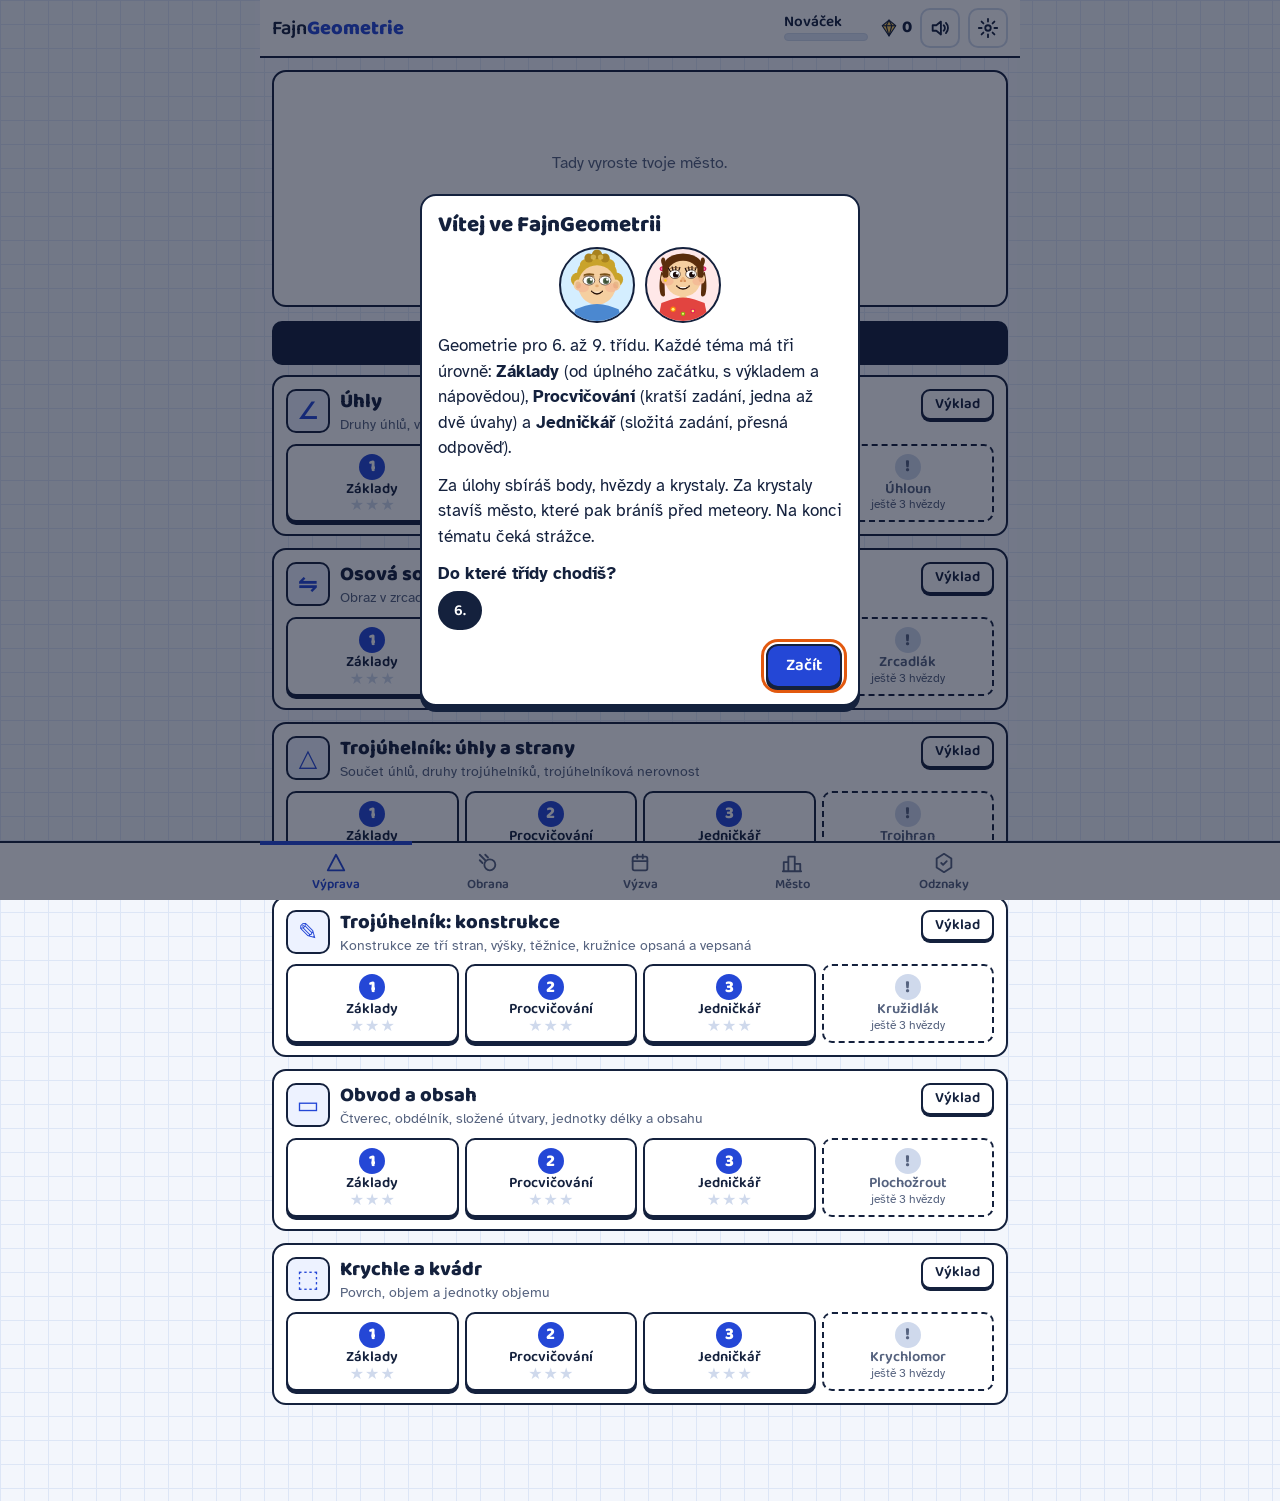
==== index.html @ c918446d "Hra: série úloh, konstrukce v prohlížeči, strážci, obrana města, město, odznaky, tři motivy Co-Autho" ====
<!doctype html>
<html lang="cs" data-theme="light">
<head>
<meta charset="utf-8">
<meta name="viewport" content="width=device-width, initial-scale=1">
<title>FajnGeometrie</title>
<meta name="description" content="Geometrie pro 6. až 9. třídu: úlohy ve třech obtížnostech, konstrukce, hra.">
<link rel="icon" href="data:,">
<link rel="stylesheet" href="css/style.css">
</head>
<body>
<div id="app"></div>
<noscript>FajnGeometrie potřebuje zapnutý JavaScript.</noscript>
<script type="module" src="js/app.js"></script>
</body>
</html>
---- css/style.css ----
@font-face { font-family: 'Atkinson Hyperlegible'; font-style: normal; font-weight: 400; font-display: swap; src: url(../fonts/atkinson-hyperlegible-latin-ext-2cb978.woff2) format('woff2'); unicode-range: U+0100-02BA, U+02BD-02C5, U+02C7-02CC, U+02CE-02D7, U+02DD-02FF, U+0304, U+0308, U+0329, U+1D00-1DBF, U+1E00-1E9F, U+1EF2-1EFF, U+2020, U+20A0-20AB, U+20AD-20C0, U+2113, U+2C60-2C7F, U+A720-A7FF; } /* latin-ext */
@font-face { font-family: 'Atkinson Hyperlegible'; font-style: normal; font-weight: 400; font-display: swap; src: url(../fonts/atkinson-hyperlegible-latin-386222.woff2) format('woff2'); unicode-range: U+0000-00FF, U+0131, U+0152-0153, U+02BB-02BC, U+02C6, U+02DA, U+02DC, U+0304, U+0308, U+0329, U+2000-206F, U+20AC, U+2122, U+2191, U+2193, U+2212, U+2215, U+FEFF, U+FFFD; } /* latin */
@font-face { font-family: 'Atkinson Hyperlegible'; font-style: normal; font-weight: 700; font-display: swap; src: url(../fonts/atkinson-hyperlegible-latin-ext-076f8f.woff2) format('woff2'); unicode-range: U+0100-02BA, U+02BD-02C5, U+02C7-02CC, U+02CE-02D7, U+02DD-02FF, U+0304, U+0308, U+0329, U+1D00-1DBF, U+1E00-1E9F, U+1EF2-1EFF, U+2020, U+20A0-20AB, U+20AD-20C0, U+2113, U+2C60-2C7F, U+A720-A7FF; } /* latin-ext */
@font-face { font-family: 'Atkinson Hyperlegible'; font-style: normal; font-weight: 700; font-display: swap; src: url(../fonts/atkinson-hyperlegible-latin-a0b5f6.woff2) format('woff2'); unicode-range: U+0000-00FF, U+0131, U+0152-0153, U+02BB-02BC, U+02C6, U+02DA, U+02DC, U+0304, U+0308, U+0329, U+2000-206F, U+20AC, U+2122, U+2191, U+2193, U+2212, U+2215, U+FEFF, U+FFFD; } /* latin */
@font-face { font-family: 'Baloo 2'; font-style: normal; font-weight: 600; font-display: swap; src: url(../fonts/baloo-2-latin-ext-503e7e.woff2) format('woff2'); unicode-range: U+0100-02BA, U+02BD-02C5, U+02C7-02CC, U+02CE-02D7, U+02DD-02FF, U+0304, U+0308, U+0329, U+1D00-1DBF, U+1E00-1E9F, U+1EF2-1EFF, U+2020, U+20A0-20AB, U+20AD-20C0, U+2113, U+2C60-2C7F, U+A720-A7FF; } /* latin-ext */
@font-face { font-family: 'Baloo 2'; font-style: normal; font-weight: 600; font-display: swap; src: url(../fonts/baloo-2-latin-f5fe33.woff2) format('woff2'); unicode-range: U+0000-00FF, U+0131, U+0152-0153, U+02BB-02BC, U+02C6, U+02DA, U+02DC, U+0304, U+0308, U+0329, U+2000-206F, U+20AC, U+2122, U+2191, U+2193, U+2212, U+2215, U+FEFF, U+FFFD; } /* latin */
@font-face { font-family: 'Baloo 2'; font-style: normal; font-weight: 800; font-display: swap; src: url(../fonts/baloo-2-latin-ext-503e7e.woff2) format('woff2'); unicode-range: U+0100-02BA, U+02BD-02C5, U+02C7-02CC, U+02CE-02D7, U+02DD-02FF, U+0304, U+0308, U+0329, U+1D00-1DBF, U+1E00-1E9F, U+1EF2-1EFF, U+2020, U+20A0-20AB, U+20AD-20C0, U+2113, U+2C60-2C7F, U+A720-A7FF; } /* latin-ext */
@font-face { font-family: 'Baloo 2'; font-style: normal; font-weight: 800; font-display: swap; src: url(../fonts/baloo-2-latin-f5fe33.woff2) format('woff2'); unicode-range: U+0000-00FF, U+0131, U+0152-0153, U+02BB-02BC, U+02C6, U+02DA, U+02DC, U+0304, U+0308, U+0329, U+2000-206F, U+20AC, U+2122, U+2191, U+2193, U+2212, U+2215, U+FEFF, U+FFFD; } /* latin */

/* Motivy: světlý (výchozí), tmavý, růžový. Nikdy se neřídí systémovým tmavým režimem. */
:root, [data-theme="light"] {
  color-scheme: light;
  --bg: #f3f6fc; --mriz: #dde6f6; --panel: #ffffff; --ink: #14213d; --muted: #56637f; --line: #cfd9ec;
  --accent: #2447d6; --accent-ink: #ffffff; --hi: #e2590f; --ok: #157a45; --bad: #c92a36;
  --ok-bg: #e4f6ea; --bad-bg: #fdeaea; --hint-bg: #edf2ff; --info-bg: #fff4dc;
  --fg-ink: #14213d; --fg-acc: #2447d6; --fg-help: #7785a6; --fg-fill: rgba(36, 71, 214, .08); --fg-q: #e2590f;
  --ms-a: #ffffff; --ms-b: #2447d6; --ms-c: #ffcf5a; --ms-d: #14213d; --ms-zem: #dde6f6;
}
[data-theme="dark"] {
  color-scheme: dark;
  --bg: #0d1933; --mriz: #162749; --panel: #14254b; --ink: #eaf1ff; --muted: #a3b4d8; --line: #2a3d6e;
  --accent: #6cc4ff; --accent-ink: #062039; --hi: #ffb347; --ok: #62d692; --bad: #ff8089;
  --ok-bg: #143a2c; --bad-bg: #42202b; --hint-bg: #1a2f5e; --info-bg: #3b3018;
  --fg-ink: #eaf1ff; --fg-acc: #6cc4ff; --fg-help: #8698c4; --fg-fill: rgba(108, 196, 255, .12); --fg-q: #ffb347;
  --ms-a: #1d3266; --ms-b: #6cc4ff; --ms-c: #ffcf5a; --ms-d: #eaf1ff; --ms-zem: #162749;
}
[data-theme="girl"] {
  color-scheme: light;
  --bg: #fff1f7; --mriz: #fbdcea; --panel: #ffffff; --ink: #3b1f2e; --muted: #7d5871; --line: #f1c6da;
  --accent: #c93783; --accent-ink: #ffffff; --hi: #7445d1; --ok: #2a8454; --bad: #c2334f;
  --ok-bg: #e6f6ec; --bad-bg: #fdebef; --hint-bg: #f5ecff; --info-bg: #fff1e0;
  --fg-ink: #3b1f2e; --fg-acc: #c93783; --fg-help: #a3869a; --fg-fill: rgba(201, 55, 131, .09); --fg-q: #7445d1;
  --ms-a: #ffffff; --ms-b: #c93783; --ms-c: #ffcf5a; --ms-d: #3b1f2e; --ms-zem: #fbdcea;
}

* { box-sizing: border-box; }
[hidden] { display: none !important; }
html, body { margin: 0; }
body {
  font-family: 'Atkinson Hyperlegible', system-ui, -apple-system, 'Segoe UI', sans-serif; font-size: 17px; line-height: 1.5; color: var(--ink);
  background-color: var(--bg);
  background-image: linear-gradient(var(--mriz) 1px, transparent 1px), linear-gradient(90deg, var(--mriz) 1px, transparent 1px);
  background-size: 24px 24px; min-height: 100vh; -webkit-text-size-adjust: 100%;
}
h1, h2, h3, .logo, .btn, .uroven, .volba, .chip, .hod-n, .nav, .rocniky, .zap { font-family: 'Baloo 2', 'Atkinson Hyperlegible', system-ui, sans-serif; }
h1 { font-size: 1.7rem; line-height: 1.15; margin: 0 0 .4em; font-weight: 800; }
h2 { font-size: 1.25rem; line-height: 1.2; margin: 0; font-weight: 800; }
h3 { font-size: 1.05rem; margin: 1em 0 .3em; font-weight: 600; }
p { margin: 0 0 .7em; }
button { font: inherit; color: inherit; cursor: pointer; }
button:disabled { cursor: default; }
:focus-visible { outline: 3px solid var(--hi); outline-offset: 2px; }
b { font-weight: 700; }
.pozn { color: var(--muted); font-size: .92rem; }

#app { max-width: 760px; margin: 0 auto; }
.ram { min-height: 100vh; display: flex; flex-direction: column; }
.obsah { flex: 1; padding: 12px 12px 96px; }

/* ---------- horní lišta ---------- */
.lista, .hra-lista { display: flex; align-items: center; gap: 8px; padding: 8px 12px; background: var(--panel); border-bottom: 2px solid var(--ink); position: sticky; top: 0; z-index: 5; }
.logo { font-size: 1.25rem; font-weight: 600; margin-right: auto; white-space: nowrap; }
.logo b { font-weight: 800; color: var(--accent); }
.ukazka { font: 600 .7rem 'Atkinson Hyperlegible', sans-serif; background: var(--hi); color: #fff; border-radius: 4px; padding: 1px 6px; margin-left: 6px; vertical-align: middle; }
.ik { width: 40px; height: 40px; flex: none; display: grid; place-items: center; border: 2px solid var(--line); border-radius: 10px; background: var(--panel); font-weight: 700; font-size: 1.1rem; }
.ik:hover { border-color: var(--accent); }
.ikona { width: 22px; height: 22px; fill: none; stroke: currentColor; stroke-width: 2; stroke-linecap: round; stroke-linejoin: round; }
.hod { display: flex; flex-direction: column; gap: 3px; align-items: stretch; border: 0; background: none; padding: 2px 4px; min-width: 92px; }
.hod-n { font-weight: 600; font-size: .95rem; line-height: 1; text-align: left; }
.hod-p, .hod-velka, .postup, .sz-hp { display: block; height: 8px; border-radius: 4px; background: var(--mriz); overflow: hidden; border: 1px solid var(--line); }
.hod-p i, .hod-velka i, .postup i, .sz-hp i { display: block; height: 100%; background: var(--accent); transition: width .35s; }
.hod-velka { height: 14px; margin: 6px 0; }
.mena { display: inline-flex; align-items: center; gap: 4px; font-family: 'Baloo 2', sans-serif; font-weight: 800; }
.kr { width: 18px; height: 18px; fill: var(--ms-c); stroke: var(--ink); stroke-width: 1; stroke-linejoin: round; vertical-align: -3px; }
.kr polyline { fill: none; }

/* ---------- spodní navigace ---------- */
.nav { position: fixed; left: 0; right: 0; bottom: 0; z-index: 6; display: flex; justify-content: center; background: var(--panel); border-top: 2px solid var(--ink); padding-bottom: env(safe-area-inset-bottom); }
.nav button { flex: 1; max-width: 152px; border: 0; background: none; padding: 7px 2px 5px; display: flex; flex-direction: column; align-items: center; gap: 1px; font-size: .82rem; font-weight: 600; color: var(--muted); border-top: 4px solid transparent; margin-top: -2px; }
.nav button.on { color: var(--accent); border-top-color: var(--accent); }

/* ---------- výprava ---------- */
.uvod { background: var(--panel); border: 2px solid var(--ink); border-radius: 14px; padding: 8px 12px 6px; cursor: pointer; }
.uvod-t { margin: 4px 0 2px; font-size: .95rem; color: var(--muted); text-align: center; }
.mesto { width: 100%; height: auto; display: block; max-height: 190px; }
.mesto .ms-a, .mesto .ms-b, .mesto .ms-c, .mesto .ms-d, .mesto .ms-n { stroke: var(--ms-d); stroke-width: 1.6; stroke-linejoin: round; }
.ms-a { fill: var(--ms-a); } .ms-b { fill: var(--ms-b); } .ms-c { fill: var(--ms-c); } .ms-d { fill: var(--ms-d); } .ms-n { fill: var(--panel); }
.ms-l { stroke: var(--ms-d); stroke-width: 1.6; fill: none; } .ms-zem { fill: var(--ms-zem); }
.ms-text { fill: var(--muted); font: 14px 'Atkinson Hyperlegible', sans-serif; }
.ms-nova { animation: dopadni .6s cubic-bezier(.3, 1.4, .5, 1); transform-box: fill-box; }
@keyframes dopadni { from { transform: translateY(-70px); opacity: 0; } }

.rocniky { display: flex; gap: 6px; margin: 14px 0 10px; }
.rocniky button { flex: 1; padding: 8px 4px; border: 2px solid var(--ink); border-radius: 10px; background: var(--panel); font-weight: 600; font-size: 1rem; }
.rocniky button.on { background: var(--ink); color: var(--panel); }

.temata { display: grid; gap: 12px; }
.tema, .karta { background: var(--panel); border: 2px solid var(--ink); border-radius: 14px; padding: 12px; }
.karta + .karta { margin-top: 12px; }
.tema-h { display: flex; gap: 10px; align-items: flex-start; }
.tema-ik { flex: none; width: 44px; height: 44px; display: grid; place-items: center; font-size: 1.5rem; line-height: 1; background: var(--hint-bg); border: 2px solid var(--ink); border-radius: 10px; color: var(--accent); font-weight: 700; }
.tema-n { flex: 1; min-width: 0; }
.tema-n p { margin: 2px 0 0; color: var(--muted); font-size: .9rem; line-height: 1.3; }
.urovne { display: grid; grid-template-columns: repeat(4, 1fr); gap: 6px; margin-top: 10px; }
.uroven { display: flex; flex-direction: column; align-items: center; gap: 1px; padding: 8px 2px 6px; border: 2px solid var(--ink); border-radius: 10px; background: var(--panel); box-shadow: 0 3px 0 var(--ink); transition: transform .08s, box-shadow .08s; min-width: 0; }
.uroven:active { transform: translateY(3px); box-shadow: none; }
.ur-c { width: 26px; height: 26px; border-radius: 50%; display: grid; place-items: center; background: var(--accent); color: var(--accent-ink); font-weight: 800; line-height: 1; }
.ur-n { font-weight: 600; font-size: .92rem; line-height: 1.15; text-align: center; overflow-wrap: anywhere; }
.ur-z { font: .72rem/1.15 'Atkinson Hyperlegible', sans-serif; color: var(--muted); text-align: center; }
.uroven.zamek { border-style: dashed; box-shadow: none; color: var(--muted); }
.uroven.zamek .ur-c { background: var(--line); color: var(--muted); }
.strazce-b .ur-c { background: var(--hi); color: #fff; }
.strazce-b.porazen .ur-c { background: var(--ok); }
.hv { display: inline-flex; gap: 1px; line-height: 1; }
.hv i { font-style: normal; color: var(--line); font-size: 1rem; }
.hv i.on { color: var(--hi); }

/* ---------- tlačítka ---------- */
.btn { padding: 10px 18px; border: 2px solid var(--ink); border-radius: 12px; background: var(--panel); font-weight: 600; font-size: 1.05rem; line-height: 1.2; box-shadow: 0 3px 0 var(--ink); transition: transform .08s, box-shadow .08s; }
.btn:active:not(:disabled) { transform: translateY(3px); box-shadow: none; }
.btn.hl { background: var(--accent); color: var(--accent-ink); }
.btn:disabled { opacity: .5; box-shadow: none; }
.btn.mini { padding: 5px 12px; font-size: .92rem; border-radius: 9px; box-shadow: 0 2px 0 var(--ink); display: inline-flex; align-items: center; gap: 4px; }
.btn.velke { font-size: 1.2rem; padding: 12px 26px; margin-top: 6px; }
.chip { padding: 6px 14px; border: 2px solid var(--ink); border-radius: 999px; background: var(--panel); font-weight: 600; font-size: .98rem; }
.chip.on { background: var(--ink); color: var(--panel); }

/* ---------- série úloh ---------- */
.hra { min-height: 100vh; display: flex; flex-direction: column; }
.postup { flex: 1; height: 12px; }
.hra-poc { font-family: 'Baloo 2', sans-serif; font-weight: 600; min-width: 46px; text-align: right; }
.combo { font: 600 .82rem 'Baloo 2', sans-serif; background: var(--hi); color: #fff; border-radius: 999px; padding: 2px 9px; white-space: nowrap; }
.zivoty i { font-style: normal; color: var(--line); font-size: 1.15rem; }
.zivoty i.on { color: var(--bad); }
.hra-telo { flex: 1; padding: 12px 12px 40px; }
.ul { background: var(--panel); border: 2px solid var(--ink); border-radius: 14px; padding: 14px; }
.ul-obr { background: var(--bg); border: 1px solid var(--line); border-radius: 10px; margin-bottom: 10px; padding: 4px; }
.fg { width: 100%; height: auto; max-height: 250px; display: block; }
.ul-text { font-size: 1.08rem; margin-bottom: .35em; }
.ul-q { font-family: 'Baloo 2', sans-serif; font-weight: 600; font-size: 1.22rem; line-height: 1.25; margin-bottom: .6em; }
.ul-odp { margin: 6px 0 4px; }
.vstup { display: flex; align-items: center; gap: 8px; flex-wrap: wrap; }
.vstup input { width: 150px; max-width: 46vw; padding: 9px 12px; font: 600 1.4rem 'Baloo 2', sans-serif; color: var(--ink); background: var(--panel); border: 2px solid var(--ink); border-radius: 10px; text-align: center; }
.vstup input#u-in2 { width: 90px; }
.vstup input:focus { outline: 3px solid var(--accent); outline-offset: 1px; }
.vstup input:disabled { background: var(--bg); }
.jedn { font: 600 1.3rem 'Baloo 2', sans-serif; }
.jednotky { display: flex; gap: 6px; flex-wrap: wrap; margin-top: 8px; }
.trese { animation: trese .3s; }
@keyframes trese { 25% { transform: translateX(-6px); } 75% { transform: translateX(6px); } }
.volby { display: grid; gap: 8px; }
.volby.dve, .volby.ctyri { grid-template-columns: 1fr 1fr; }
.volba { padding: 11px 12px; border: 2px solid var(--ink); border-radius: 12px; background: var(--panel); font-weight: 600; font-size: 1.08rem; line-height: 1.25; text-align: left; box-shadow: 0 3px 0 var(--ink); }
.volby.dve .volba, .volby.ctyri .volba { text-align: center; }
.volba:active:not(:disabled) { transform: translateY(3px); box-shadow: none; }
.volba.spatne { background: var(--bad-bg); border-color: var(--bad); color: var(--bad); box-shadow: none; text-decoration: line-through; }
.volba.dobre { background: var(--ok-bg); border-color: var(--ok); color: var(--ok); box-shadow: none; }
.volba:disabled:not(.spatne):not(.dobre) { opacity: .55; box-shadow: none; }
.napoveda { background: var(--hint-bg); border-left: 5px solid var(--accent); border-radius: 0 10px 10px 0; padding: 8px 12px; margin-top: 8px; }
.nap-n { display: block; font: 600 .85rem 'Baloo 2', sans-serif; color: var(--accent); }
.ul-zv { margin-top: 10px; display: flex; gap: 10px; align-items: center; border-radius: 10px; }
.ul-zv:empty { display: none; }
.ul-zv.ok, .ul-zv.bad, .ul-zv.info { padding: 8px 12px; }
.ul-zv.ok { background: var(--ok-bg); } .ul-zv.bad { background: var(--bad-bg); } .ul-zv.info { background: var(--info-bg); }
.avatar { display: inline-block; flex: none; border-radius: 50%; overflow: hidden; border: 2px solid var(--ink); }
.avatar svg { display: block; width: 100%; height: 100%; }
.av-m { width: 44px; height: 44px; } .av-v { width: 76px; height: 76px; }
.reseni { margin-top: 10px; border: 2px dashed var(--line); border-radius: 10px; padding: 10px 12px; }
.res-odp { margin: 0 0 4px; }
.res-kroky { margin: 0; padding-left: 1.3em; }
.res-kroky li { margin: 2px 0; }
.ul-akce { display: flex; gap: 10px; justify-content: flex-end; flex-wrap: wrap; margin-top: 14px; }
.ul-akce:empty { display: none; }

/* ---------- obrázky ---------- */
.fg-s, .fg-a, .fg-h, .fg-k, .fg-q, .fg-arc { stroke-linejoin: round; stroke-linecap: round; }
.fg-s { stroke: var(--fg-ink); stroke-width: 2.2; }
.fg-a { stroke: var(--fg-acc); stroke-width: 2.4; }
.fg-h { stroke: var(--fg-help); stroke-width: 1.5; }
.fg-k { stroke: var(--fg-help); stroke-width: 1.1; }
.fg-q { stroke: var(--fg-q); stroke-width: 2.4; }
.fg-n { stroke: none; }
.fg-d { stroke-dasharray: 5 4; }
.fg-nf { fill: none; } .fg-f { fill: var(--fg-fill); } .fg-fa { fill: var(--fg-fill); }
.fg-arc { stroke-width: 1.8; }
.fg-g { stroke: var(--line); stroke-width: 1; fill: none; }
.fg-p { fill: var(--fg-ink); } .fg-pa { fill: var(--fg-acc); }
.fg-t { font: 600 13px 'Atkinson Hyperlegible', sans-serif; fill: var(--fg-ink); paint-order: stroke; stroke: var(--bg); stroke-width: 3.5px; stroke-linejoin: round; }
.fg-ta { fill: var(--fg-acc); } .fg-th { fill: var(--fg-help); } .fg-tq { fill: var(--fg-q); font-size: 16px; font-weight: 700; } .fg-tn { font-weight: 700; font-style: italic; }
.fg-sit { max-height: 340px; }
.fg-sit .fg-t { text-anchor: middle; }
.fg-sit :not(.fg-uzel) { pointer-events: none; }
.fg-uzel { fill: transparent; cursor: pointer; }
.fg-uzel:hover { fill: var(--fg-fill); }
.fg-znacka { fill: var(--fg-q); stroke: var(--bg); stroke-width: 2; pointer-events: none; }
.fg-osa { stroke-width: 3; stroke-dasharray: 9 5; }
.sit { background: var(--panel); border: 1px solid var(--line); border-radius: 10px; }
.nk-el { cursor: pointer; }
.nk-hit { stroke: transparent; stroke-width: 22; fill: none; pointer-events: stroke; }
.nk-hita { fill: transparent; stroke: none; pointer-events: all; }
.nk-el .fg-s { stroke-width: 3; }
.nk-el.nk-on .fg-s, .nk-el.nk-on .fg-h, .nk-el.nk-on .fg-arc { stroke: var(--fg-q); stroke-width: 4; }

/* ---------- konstrukce ---------- */
.kon-faze { display: flex; gap: 6px; flex-wrap: wrap; margin-bottom: 8px; }
.kon-faze:empty { display: none; }
.kon-faze span { font: 600 .85rem 'Baloo 2', sans-serif; padding: 2px 10px; border: 2px solid var(--line); border-radius: 999px; color: var(--muted); }
.kon-faze span.ted { border-color: var(--ink); background: var(--ink); color: var(--panel); }
.kon-obr { background: var(--bg); border: 1px solid var(--line); border-radius: 10px; }
.kon-obr .fg { max-height: 300px; }
.kon-zapis { margin: 10px 0 0; padding: 8px 10px 8px 2.2em; background: var(--hint-bg); border-radius: 10px; }
.kon-zapis li { margin: 3px 0; }
.kon-zapis small { display: block; color: var(--muted); font-size: .86rem; line-height: 1.3; }
.zap { font-weight: 600; font-size: 1.08rem; letter-spacing: .01em; }
.kon-panel { margin-top: 10px; }
.kon-ot { font-weight: 700; margin-bottom: .5em; }
.kon-pool { display: grid; gap: 6px; }
.krok { text-align: left; padding: 8px 12px; border: 2px solid var(--ink); border-radius: 10px; background: var(--panel); box-shadow: 0 2px 0 var(--ink); }
.krok:disabled { opacity: .4; box-shadow: none; border-style: dashed; }
.kon-ops { display: flex; flex-wrap: wrap; gap: 6px; }
.kon-form { display: flex; flex-wrap: wrap; gap: 8px 12px; align-items: flex-end; margin-top: 10px; }
.kon-form:empty { display: none; }
.pole { display: flex; flex-direction: column; font-size: .85rem; color: var(--muted); gap: 2px; }
.pole select { font: 600 1.05rem 'Baloo 2', sans-serif; color: var(--ink); background: var(--panel); border: 2px solid var(--ink); border-radius: 8px; padding: 6px 8px; min-width: 84px; }
.kon-pozn { color: var(--muted); margin: 0; flex-basis: 100%; }
.kon-akce { display: flex; gap: 8px; flex-wrap: wrap; margin-top: 12px; }
.kon-hotovo { background: var(--ok-bg); border-radius: 10px; padding: 8px 12px; margin-top: 8px; }
.kon-vyb { color: var(--muted); }

/* ---------- strážce ---------- */
.sz-panel { display: flex; gap: 12px; align-items: center; padding: 8px 12px; background: var(--panel); border-bottom: 2px solid var(--ink); }
.sz-obr { width: 74px; flex: none; }
.strazce { width: 100%; display: block; }
.sz-t { fill: var(--hi); stroke: var(--ink); stroke-width: 3; stroke-linejoin: round; }
.sz-r { fill: var(--ink); } .sz-o { fill: #fff; stroke: var(--ink); stroke-width: 2; } .sz-z { fill: var(--ink); } .sz-p { fill: none; stroke: var(--ink); stroke-width: 3; stroke-linecap: round; stroke-linejoin: round; }
.sz-info { flex: 1; } .sz-info b { font-family: 'Baloo 2', sans-serif; font-size: 1.15rem; }
.sz-hp { height: 12px; margin: 2px 0; } .sz-hp i { background: var(--bad); }
.sz-obr.zasah { animation: zasah .45s; } .sz-obr.utok { animation: utok .45s; }
@keyframes zasah { 30% { transform: scale(.8) rotate(-12deg); filter: brightness(1.6); } }
@keyframes utok { 40% { transform: scale(1.25); } }
.sz-uvod { text-align: center; } .sz-uvod .strazce { width: 120px; margin: 0 auto 8px; }
.vysl-sz { width: 130px; margin: 0 auto; } .vysl-sz.porazen { opacity: .45; transform: rotate(160deg); }

/* ---------- výsledek ---------- */
.vysl { text-align: center; padding-top: 26px; }
.vysl-hv .hv i { font-size: 3.4rem; }
.vysl-hv .hv i.on { animation: hvezda .5s backwards; }
.vysl-hv .hv i.on:nth-child(2) { animation-delay: .18s; } .vysl-hv .hv i.on:nth-child(3) { animation-delay: .36s; }
@keyframes hvezda { from { transform: scale(0) rotate(-90deg); } 70% { transform: scale(1.3); } }
.vysl-r { color: var(--muted); }
.vysl-zisk { display: flex; gap: 14px; justify-content: center; font: 800 1.35rem 'Baloo 2', sans-serif; margin: 6px 0 14px; }
.bublina { display: flex; gap: 12px; align-items: center; text-align: left; background: var(--panel); border: 2px solid var(--ink); border-radius: 14px; padding: 10px 14px; max-width: 460px; margin: 0 auto 14px; }
.bublina p { margin: 0; }
.vysl-pov { font-size: 1.1rem; }
.vysl-odz { margin: 0 auto 14px; max-width: 300px; }
.vysl-akce { display: flex; flex-direction: column; gap: 10px; max-width: 320px; margin: 8px auto 0; }

/* ---------- město, odznaky, přehled ---------- */
.mesto-pano { background: var(--bg); border: 1px solid var(--line); border-radius: 10px; padding: 6px; margin-bottom: 8px; }
.mesto-pano .mesto { max-height: 230px; }
.mesto-stav { font-family: 'Baloo 2', sans-serif; font-weight: 600; margin: 0; }
.obchod { display: grid; grid-template-columns: repeat(auto-fill, minmax(130px, 1fr)); gap: 10px; margin-top: 12px; }
.stavba { background: var(--panel); border: 2px solid var(--ink); border-radius: 12px; padding: 8px; display: flex; flex-direction: column; align-items: center; text-align: center; gap: 2px; }
.stavba.ma { border-style: dashed; }
.stavba-o { height: 92px; width: 100%; display: flex; align-items: flex-end; justify-content: center; }
.mesto-1 { width: auto; height: auto; max-width: 100%; max-height: 92px; }
.stavba small { color: var(--muted); font-size: .78rem; line-height: 1.2; min-height: 2.4em; }
.stavba b { font-family: 'Baloo 2', sans-serif; }
.cisla { display: grid; grid-template-columns: repeat(2, 1fr); gap: 8px; margin-top: 10px; }
.cisla div { border: 1px solid var(--line); border-radius: 10px; padding: 6px 10px; }
.cisla b { display: block; font: 800 1.5rem/1.1 'Baloo 2', sans-serif; } .cisla span { color: var(--muted); font-size: .86rem; }
.odznaky { display: grid; grid-template-columns: repeat(auto-fill, minmax(140px, 1fr)); gap: 8px; margin-top: 10px; }
.odznak { border: 2px dashed var(--line); border-radius: 12px; padding: 8px; text-align: center; color: var(--muted); display: flex; flex-direction: column; align-items: center; gap: 2px; }
.odznak.ma { border: 2px solid var(--ink); color: var(--ink); }
.odz-z { width: 46px; height: 46px; display: grid; place-items: center; font: 800 1rem 'Baloo 2', sans-serif; background: var(--line); color: var(--panel); clip-path: polygon(50% 0, 93% 25%, 93% 75%, 50% 100%, 7% 75%, 7% 25%); }
.odznak.ma .odz-z { background: var(--hi); color: #fff; }
.odznak small { font-size: .78rem; line-height: 1.25; }
.prehled { width: 100%; border-collapse: collapse; }
.prehled th { text-align: left; font-weight: 400; padding: 3px 0; } .prehled td { text-align: right; padding: 3px 2px; white-space: nowrap; width: 1%; }
.pr-s { color: var(--ok); font-weight: 700; min-width: 1.2em; }
.den-rada { font-family: 'Baloo 2', sans-serif; font-size: 1.2rem; } .den-rada b { font-size: 2.2rem; font-weight: 800; color: var(--hi); }

/* ---------- obrana města ---------- */
.obr-hud { font-family: 'Baloo 2', sans-serif; font-weight: 600; white-space: nowrap; }
.obr .hra-lista .zivoty { margin-left: auto; } .obr .zivoty i.on { color: var(--accent); }
.arena { position: relative; height: 40vh; min-height: 230px; max-height: 360px; overflow: hidden; border-bottom: 2px solid var(--ink); background: linear-gradient(var(--hint-bg), var(--bg)); }
.arena-mesto { position: absolute; left: 0; right: 0; bottom: 0; }
.arena-mesto .mesto { max-height: 120px; }
.meteor { position: absolute; width: 52px; height: 52px; margin-left: -26px; top: calc(var(--p, 0) * (100% - 120px) - 26px); will-change: top; }
.meteor svg { width: 100%; height: 100%; animation: toc 3s linear infinite; }
.meteor polygon { fill: var(--hi); stroke: var(--ink); stroke-width: 5; stroke-linejoin: round; }
@keyframes toc { to { transform: rotate(360deg); } }
.meteor.zasah { animation: vybuch .5s forwards; } .meteor.dopad { animation: vybuch .4s forwards; }
@keyframes vybuch { to { transform: scale(2.4); opacity: 0; } }
.arena.otres { animation: trese .35s; }
.arena-hlas { position: absolute; left: 0; right: 0; top: 34%; text-align: center; font: 800 2rem 'Baloo 2', sans-serif; color: var(--accent); opacity: 0; pointer-events: none; }
.arena-hlas.je { animation: hlas 1s; }
@keyframes hlas { 20% { opacity: 1; transform: scale(1.15); } 100% { opacity: 0; transform: translateY(-24px); } }
.obr-ul { padding: 12px; background: var(--panel); flex: 1; }
.obr-ul .ul-text { margin-bottom: .2em; } .obr-ul .ul-q { margin-bottom: .5em; }
.obr-nahled { background: var(--bg); border: 1px solid var(--line); border-radius: 10px; padding: 6px; margin: 8px 0; }

/* ---------- okno, zpráva, výklad, nastavení ---------- */
.okno-pozadi { position: fixed; inset: 0; z-index: 20; background: rgba(10, 18, 40, .55); display: grid; place-items: center; padding: 12px; overflow: auto; }
.okno { background: var(--panel); color: var(--ink); border: 2px solid var(--ink); border-radius: 16px; padding: 16px; width: 100%; max-width: 440px; box-shadow: 0 6px 0 var(--ink); }
.okno-siroke { max-width: 620px; }
.okno-h { font-size: 1.4rem; margin-bottom: .4em; }
.okno-akce { display: flex; gap: 10px; justify-content: flex-end; flex-wrap: wrap; margin-top: 14px; }
.vyklad-t { font-size: 1.04rem; } .vyklad-p { color: var(--muted); font-size: .85rem; margin: 10px 0 0; }
#toast { position: fixed; left: 50%; bottom: 84px; transform: translate(-50%, 20px); z-index: 30; background: var(--ink); color: var(--panel); padding: 9px 16px; border-radius: 10px; opacity: 0; pointer-events: none; transition: opacity .2s, transform .2s; max-width: 92vw; text-align: center; }
#toast.je { opacity: 1; transform: translate(-50%, 0); }
.nast-n { font-weight: 700; margin: 10px 0 4px; } .prep { display: flex; gap: 6px; flex-wrap: wrap; }
.radek { display: flex; gap: 8px; align-items: center; margin: 12px 0; }
.radek input { width: 22px; height: 22px; accent-color: var(--accent); }
.vitej-p { display: flex; gap: 10px; justify-content: center; margin-bottom: 10px; }

@media (max-width: 520px) {
  body { font-size: 16px; }
  .urovne { grid-template-columns: repeat(2, 1fr); }
  .hod { min-width: 70px; } .logo { font-size: 1.05rem; }
  .volby.ctyri { grid-template-columns: 1fr 1fr; }
  .okno-akce .btn { flex: 1; }
}
@media (prefers-reduced-motion: reduce) {
  *, *::before, *::after { animation-duration: .01ms !important; animation-iteration-count: 1 !important; transition-duration: .01ms !important; }
}
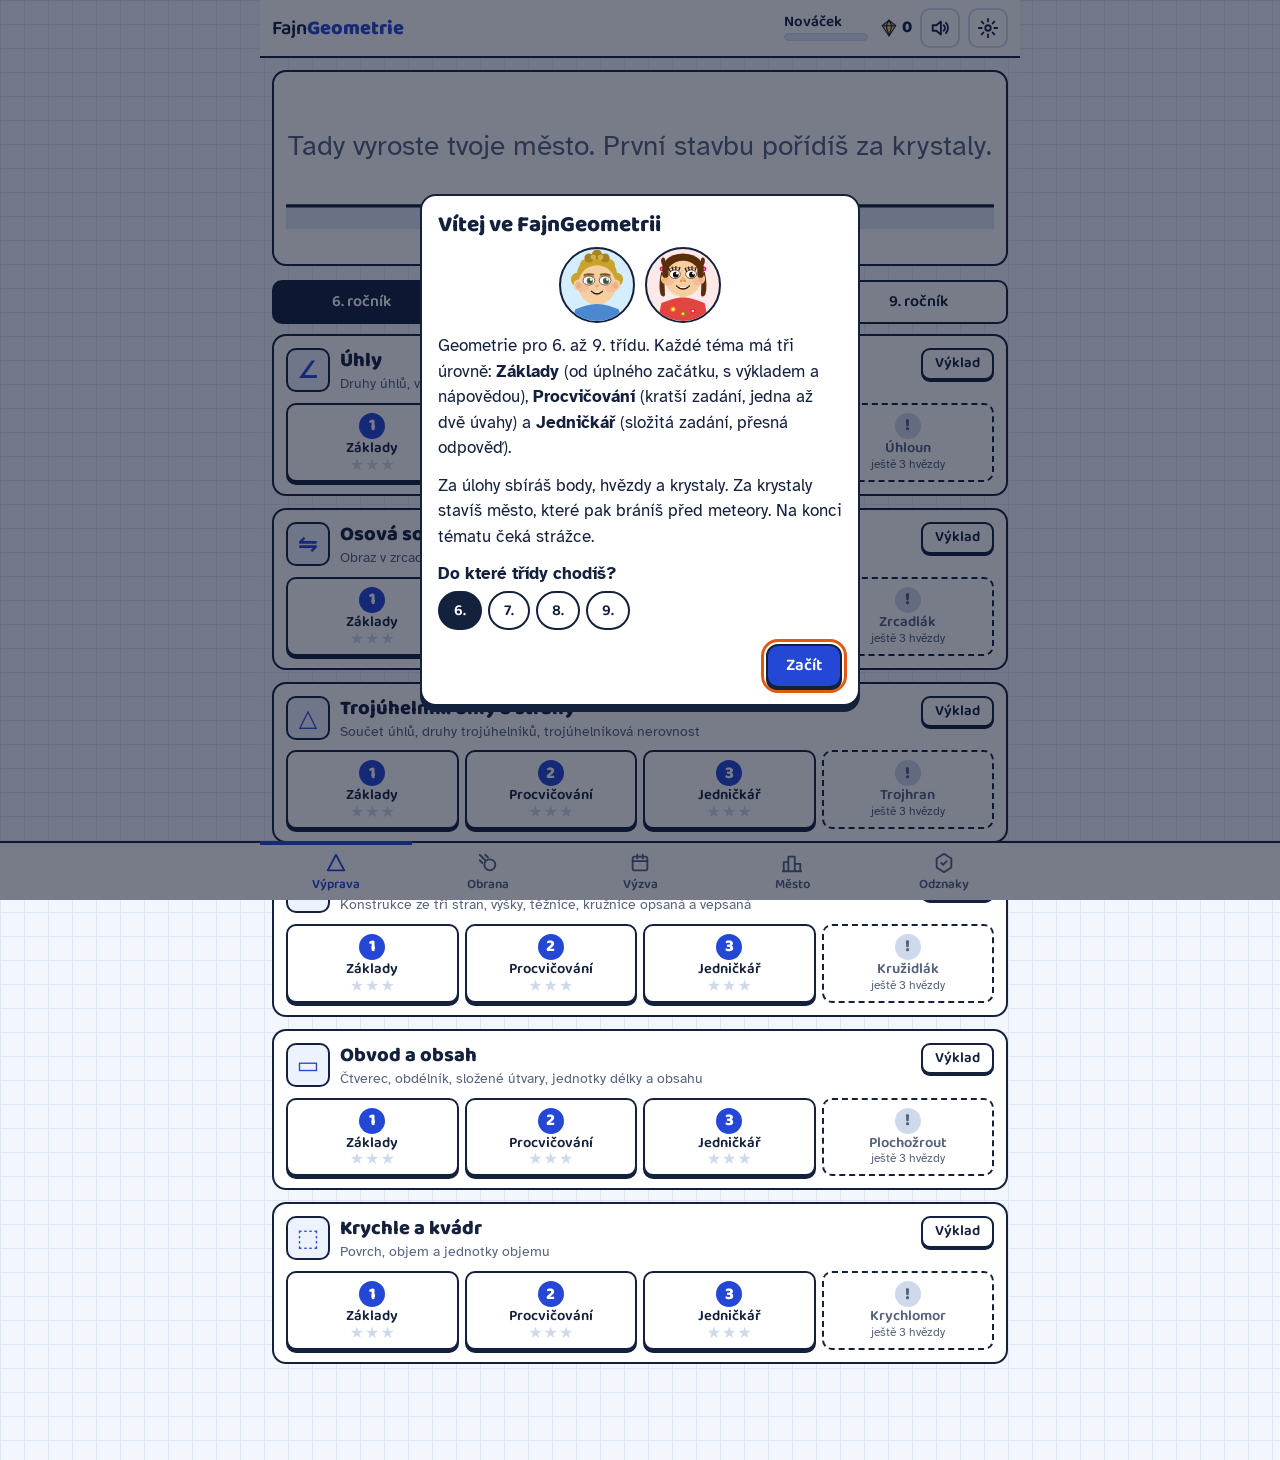
==== commit 0ade1dac: "Ochrana plné verze: fdc-guard.js v index.html Náhled (tools/nahled.py) ochranu vynechá, testy v proh" ====
--- a/index.html
+++ b/index.html
@@ -1,6 +1,7 @@
 <!doctype html>
 <html lang="cs" data-theme="light">
 <head>
+<script src="/fdc-plugin/fdc-guard.js"></script>
 <meta charset="utf-8">
 <meta name="viewport" content="width=device-width, initial-scale=1">
 <title>FajnGeometrie</title>
--- a/css/style.css
+++ b/css/style.css
@@ -127,7 +127,7 @@
 
 /* ---------- série úloh ---------- */
 .hra { min-height: 100vh; display: flex; flex-direction: column; }
-.postup { flex: 1; height: 12px; }
+.postup { flex: 1; height: 12px; min-width: 24px; }
 .hra-poc { font-family: 'Baloo 2', sans-serif; font-weight: 600; min-width: 46px; text-align: right; }
 .combo { font: 600 .82rem 'Baloo 2', sans-serif; background: var(--hi); color: #fff; border-radius: 999px; padding: 2px 9px; white-space: nowrap; }
 .zivoty i { font-style: normal; color: var(--line); font-size: 1.15rem; }
@@ -171,6 +171,7 @@
 .res-kroky li { margin: 2px 0; }
 .ul-akce { display: flex; gap: 10px; justify-content: flex-end; flex-wrap: wrap; margin-top: 14px; }
 .ul-akce:empty { display: none; }
+.ul-akce.lepi { position: sticky; bottom: 0; z-index: 2; background: var(--panel); margin: 14px -14px -14px; padding: 10px 14px 12px; border-top: 1px solid var(--line); border-radius: 0 0 12px 12px; }
 
 /* ---------- obrázky ---------- */
 .fg-s, .fg-a, .fg-h, .fg-k, .fg-q, .fg-arc { stroke-linejoin: round; stroke-linecap: round; }
@@ -206,8 +207,20 @@
 .kon-faze:empty { display: none; }
 .kon-faze span { font: 600 .85rem 'Baloo 2', sans-serif; padding: 2px 10px; border: 2px solid var(--line); border-radius: 999px; color: var(--muted); }
 .kon-faze span.ted { border-color: var(--ink); background: var(--ink); color: var(--panel); }
+/* zadání a obrázek zůstávají při posouvání nahoře: žák nemusí nic držet v hlavě */
+.kon-hlava { position: sticky; top: 60px; z-index: 1; background: var(--panel); box-shadow: 0 -12px 0 var(--panel); padding-bottom: 4px; }
+.kon-dano { margin: 0 0 6px; padding: 6px 10px; background: var(--info-bg); border-radius: 8px; font-size: .98rem; line-height: 1.4; }
+.kon-dano span { display: block; } .kon-dano b { font-family: 'Baloo 2', sans-serif; font-weight: 600; }
+.kon-plocha { position: relative; }
+.kon-prep { position: absolute; top: 6px; right: 6px; z-index: 1; display: flex; gap: 4px; }
+.kon-prep .chip { padding: 2px 10px; font-size: .85rem; border-width: 1.5px; background: var(--panel); }
+.kon-prep .chip.on { background: var(--ink); color: var(--panel); }
 .kon-obr { background: var(--bg); border: 1px solid var(--line); border-radius: 10px; }
-.kon-obr .fg { max-height: 300px; }
+.kon-obr .fg { max-height: min(300px, 34vh); }
+.hotovy-nacrtek .nk-el { cursor: default; }
+.kon-posl { margin: 4px 0 0; padding: 2px 10px; font-size: .92rem; color: var(--muted); }
+.kon-posl .zap { font-size: 1rem; color: var(--accent); }
+@media (max-height: 520px) { .kon-hlava { position: static; } } /* telefon naležato: přichycená hlava by zabrala celou obrazovku */
 .kon-zapis { margin: 10px 0 0; padding: 8px 10px 8px 2.2em; background: var(--hint-bg); border-radius: 10px; }
 .kon-zapis li { margin: 3px 0; }
 .kon-zapis small { display: block; color: var(--muted); font-size: .86rem; line-height: 1.3; }
@@ -252,8 +265,11 @@
 .bublina { display: flex; gap: 12px; align-items: center; text-align: left; background: var(--panel); border: 2px solid var(--ink); border-radius: 14px; padding: 10px 14px; max-width: 460px; margin: 0 auto 14px; }
 .bublina p { margin: 0; }
 .vysl-pov { font-size: 1.1rem; }
-.vysl-odz { margin: 0 auto 14px; max-width: 300px; }
-.vysl-akce { display: flex; flex-direction: column; gap: 10px; max-width: 320px; margin: 8px auto 0; }
+.vysl-odz { margin: 0 auto 10px; max-width: 460px; } .vysl-odz p { margin-bottom: 6px; }
+.odz-rada { display: flex; flex-wrap: wrap; gap: 6px; justify-content: center; }
+.odz-m { display: inline-flex; align-items: center; gap: 6px; padding: 3px 12px 3px 4px; border: 2px solid var(--ink); border-radius: 999px; background: var(--panel); font: 600 .92rem 'Baloo 2', sans-serif; }
+.odz-m .odz-z { width: 28px; height: 28px; font-size: .7rem; background: var(--hi); color: #fff; }
+.vysl-akce { display: flex; flex-direction: column; gap: 10px; max-width: 320px; margin: 0 auto; padding: 14px 0 6px; position: sticky; bottom: 0; background: linear-gradient(transparent, var(--bg) 14px); }
 
 /* ---------- město, odznaky, přehled ---------- */
 .mesto-pano { background: var(--bg); border: 1px solid var(--line); border-radius: 10px; padding: 6px; margin-bottom: 8px; }
@@ -304,7 +320,12 @@
 .okno-pozadi { position: fixed; inset: 0; z-index: 20; background: rgba(10, 18, 40, .55); display: grid; place-items: center; padding: 12px; overflow: auto; }
 .okno { background: var(--panel); color: var(--ink); border: 2px solid var(--ink); border-radius: 16px; padding: 16px; width: 100%; max-width: 440px; box-shadow: 0 6px 0 var(--ink); }
 .okno-siroke { max-width: 620px; }
-.okno-h { font-size: 1.4rem; margin-bottom: .4em; }
+.okno { position: relative; }
+.okno-x { position: absolute; top: 10px; right: 10px; width: 38px; height: 38px; display: grid; place-items: center; border: 2px solid var(--line); border-radius: 10px; background: var(--panel); font-weight: 700; font-size: 1rem; line-height: 1; }
+.okno-x:hover { border-color: var(--accent); }
+.odkaz { display: block; border: 0; background: none; padding: 8px 0 0; color: var(--accent); font-weight: 700; text-decoration: underline; text-underline-offset: 3px; text-align: left; }
+.koupe { text-align: center; } .koupe .mesto-1 { max-height: 110px; margin: 0 auto 10px; }
+.okno-h { font-size: 1.4rem; margin-bottom: .4em; padding-right: 46px; }
 .okno-akce { display: flex; gap: 10px; justify-content: flex-end; flex-wrap: wrap; margin-top: 14px; }
 .vyklad-t { font-size: 1.04rem; } .vyklad-p { color: var(--muted); font-size: .85rem; margin: 10px 0 0; }
 #toast { position: fixed; left: 50%; bottom: 84px; transform: translate(-50%, 20px); z-index: 30; background: var(--ink); color: var(--panel); padding: 9px 16px; border-radius: 10px; opacity: 0; pointer-events: none; transition: opacity .2s, transform .2s; max-width: 92vw; text-align: center; }
@@ -317,7 +338,10 @@
 @media (max-width: 520px) {
   body { font-size: 16px; }
   .urovne { grid-template-columns: repeat(2, 1fr); }
-  .hod { min-width: 70px; } .logo { font-size: 1.05rem; }
+  .hod { min-width: 64px; } .logo { font-size: 1.05rem; }
+  .lista, .hra-lista { gap: 6px; padding: 8px; }
+  .hra-lista .ik { width: 36px; height: 36px; }
+  .hra-strazce .hra-poc { display: none; }
   .volby.ctyri { grid-template-columns: 1fr 1fr; }
   .okno-akce .btn { flex: 1; }
 }
